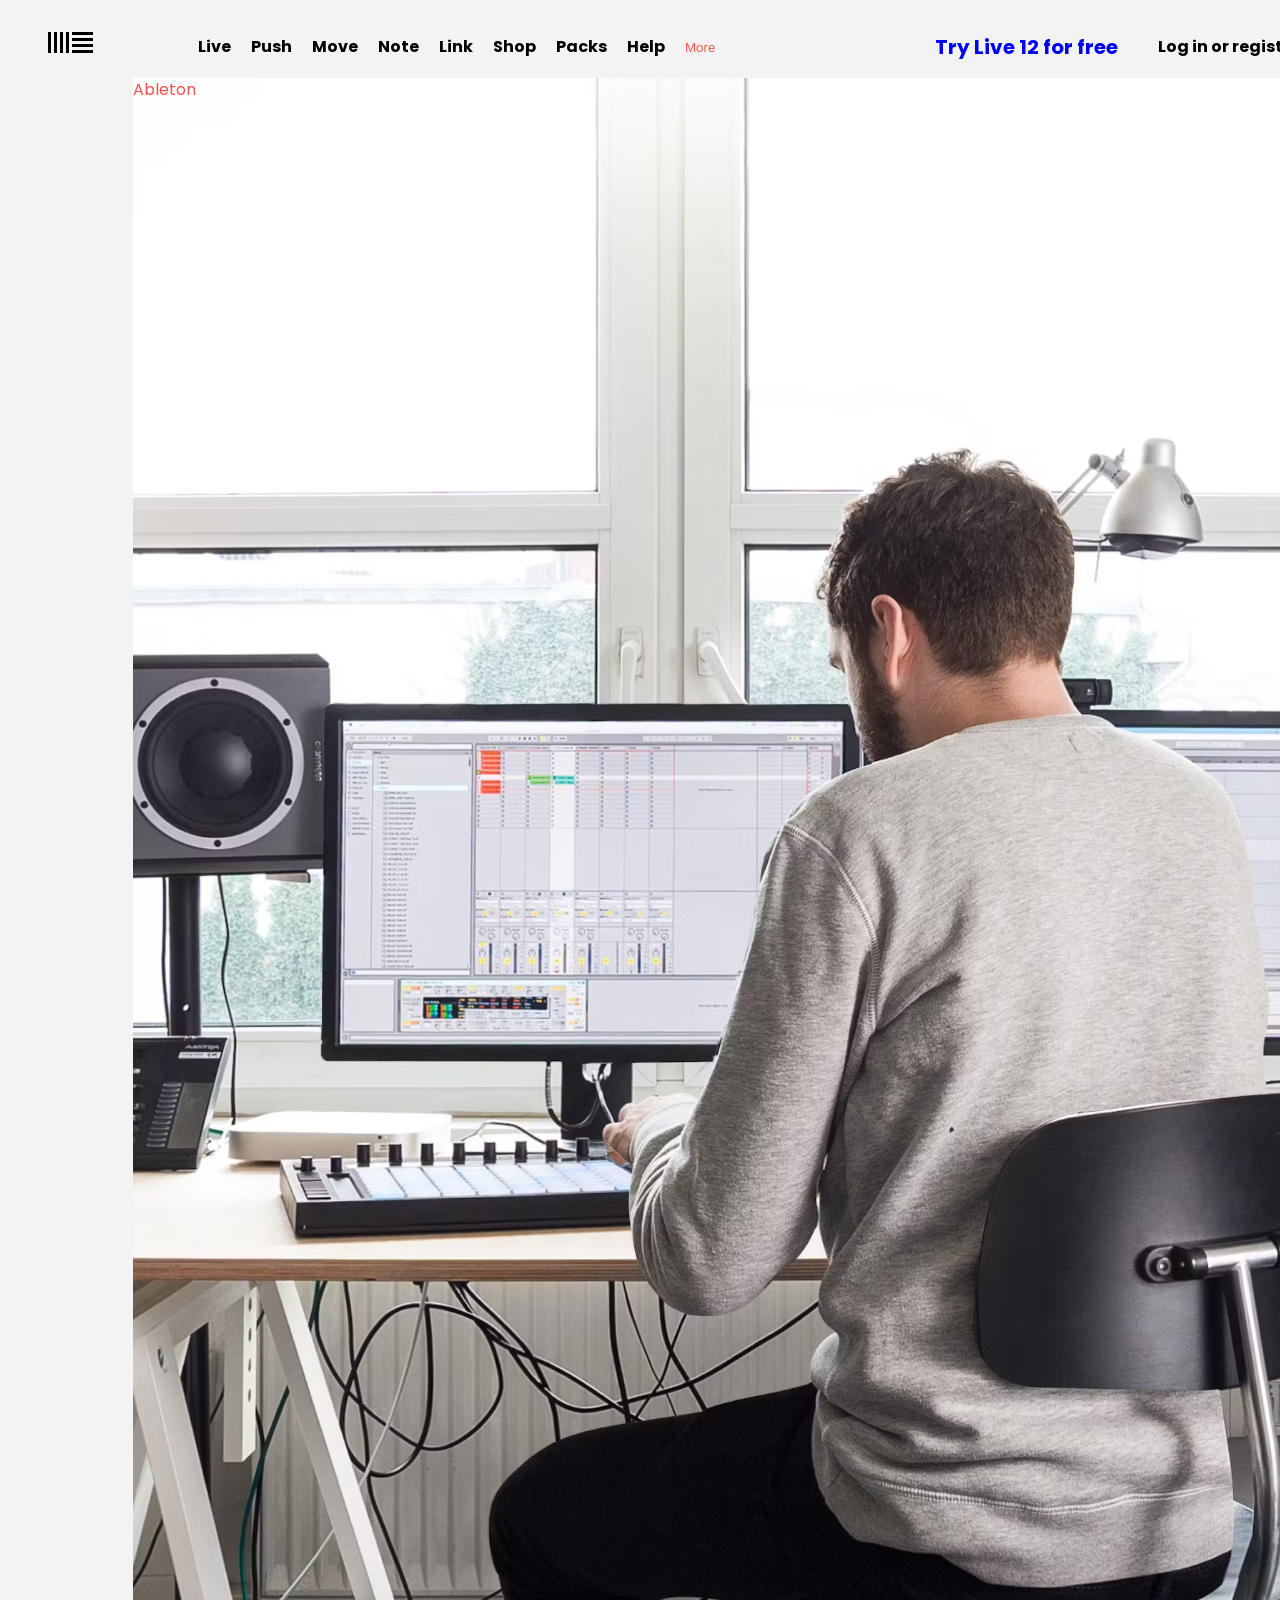
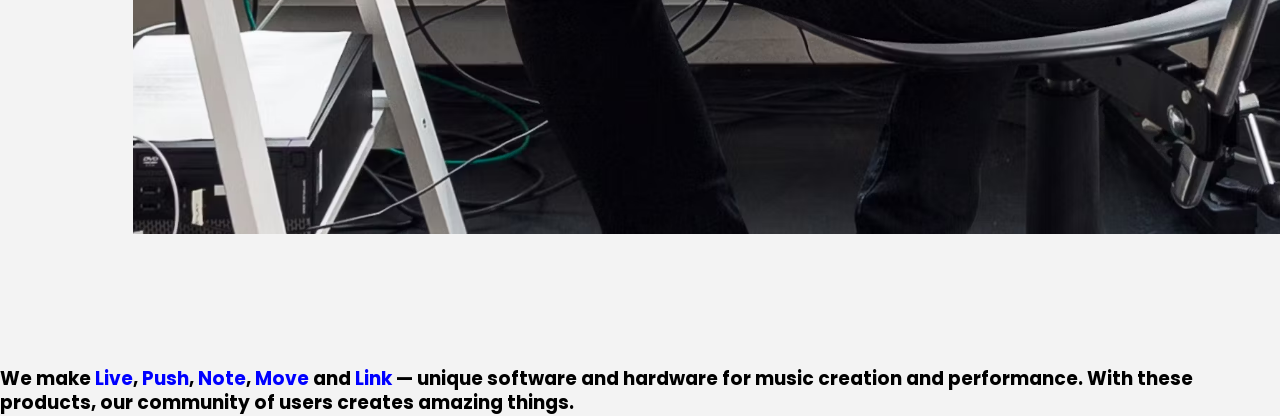
==== main.html @ 5f91bccc "The header needs some padding" ====
<!DOCTYPE html>
<html lang="en">
<head>
    <meta charset="UTF-8">
    <meta name="viewport" content="width=device-width, initial-scale=1.0">
    <title>Ableton - About</title>
    <link rel="stylesheet" href="styles.css">
</head>
<body>

    <!-- Header Section -->
    <header>
        <nav class="nav-top">
            <a>
                <svg role="img" aria-label="Logo Ableton" class="main-nav__logo__image" fill="currentColor" xmlns="http://www.w3.org/2000/svg" width="45" height="21" viewBox="0 0 45 21">
                    <path d="M0 0h3v21H0zM6 0h3v21H6zM12 0h3v21h-3zM18 0h3v21h-3zM24 18h21v3H24zM24 12h21v3H24zM24 6h21v3H24zM24 0h21v3H24z">
                    </path>
                </svg>
            </a>
            <!-- Menu button for responsiveness -->
            <button class="menu"><span>Menu</span></button>
            <div class="nav-list">
                <ul>
                    <li><a href="">Live</a></li>
                    <li><a href="">Push</a></li>
                    <li><a href="">Move</a></li>
                    <li><a href="">Note</a></li>
                    <li><a href="">Link</a></li>
                    <li><a href="">Shop</a></li>
                    <li><a href="">Packs</a></li>
                    <li><a href="">Help</a></li>
                    <li><button class="More"><span>More</span></button></li>
                    <li><a href="" class="royal-blue">Try Live 12 for free</a></li>
                    <li><a href="">Log in or register</a></li>
                </ul>
            </div>
        </nav>
    </header>
    <div class="page">
        <!-- Main Content -->
        <main>
            <div class="page-about">
                <section class="hero">
                    <div class="hero-title">
                        <h1>Ableton</h1>
                    </div>
                </section>
                <div class="content">
                    <h3>
                        We make <span class="royal-blue">Live</span>, <span class="royal-blue">Push</span>, <span class="royal-blue">Note</span>, <span class="royal-blue">Move</span> and <span class="royal-blue">Link</span> — unique software and hardware for music creation and performance. With these products, our community of users creates amazing things.
                    </h3>
                </div>
                
            </div>
        </main>

        <!-- Footer -->
        <footer>
        </footer>
    </div>
</body>
</html>
---- styles.css ----
@import url('https://fonts.googleapis.com/css2?family=Poppins:wght@400;700&display=swap');

:root {
    /* Color palette */
    --Orange: rgb(253, 89, 72);
    --royal-blue: #0000ff;
    --Yellow: #fbffa7;
    --light-blue: #b1c5ff;
    --Cyan: #b6ffc0;
    --light-purple: #d5b3ff;
}

* {
    box-sizing: border-box;
    padding: 0;
    margin: 0;
}

/* Global Styles */
body {
    font-family: 'Poppins', sans-serif;
    margin: 0;
    padding: 0;
    position: relative;
    /* width: 100vw; */
    font-size: 1rem;
    line-height: 24px;
    overflow-x: hidden;
    background-color: #f3f3f3;
}

::selection {
    background-color: var(--royal-blue);
    color: #fff;
    text-shadow: none;
}

/* Navigation Bar */
header {
    padding-top: 16px;
    position: relative;
    text-align: center;
}

.royal-blue {
  color: blue;
}

.nav-right a {
  padding-inline: 5px;
}

.nav-top {
    position: relative;
    /* width: 100vw; */
    text-align: center;
}

/* .nav-top .nav-list ul {
    list-style-type: none;
} */

.nav-top > a {
  /* color: black; */
  font-size: 16px;
  font-weight: 400;
  display: block;
  cursor: pointer;
  position: absolute;
  left: 0;
  z-index: 30;
  line-height: 24px;
  margin: 0 32px 20px 40px;
  overflow: hidden;
  width: 60px;
}

a, ul {
    text-decoration: none;
    color: black;
}

.nav-list {
    /* width: 100vw; */
    margin-left: 48px;
}

.nav-list ul {
    display: flex;
    align-items: center;
    align-content: center;
    overflow: hidden;
    width: 100%;
    margin-block: 16px;
    padding-inline: 140px 40px;
    list-style-type: none;
}

button.menu { display: none;}

.nav-list ul li > button {
    border: 0;
    background-color: transparent;
    color: var(--Orange);
}

.nav-list ul li {
    margin-inline: 10px;
    font-weight: 700;
    line-height: 24px;
}

.nav-list ul li:first-child {
    margin-right: 10px;
}

.nav-list ul li:nth-last-child(2){
    padding-inline: 10px;
    margin-left: 200px;
    font-size: 20px;
    text-align: left;
    line-height: 30px;
    white-space: nowrap;
}

.nav-list ul li:last-child {
    line-height: 24px;
    padding-left: 10px;
    margin-left: 10px;
    text-align: left;
    white-space: nowrap;
}

/* Sub-navigation */
.sub-nav {
    display: flex;
    align-items: center;
    background-color: transparent;
    width: inherit; 
    gap: 30px;
    padding-left: 20px;
}

.sub-nav a {
    text-decoration: none;
    font-size: .9rem;
    color: black;
}

.sub-nav .active {
    color: red;
}


/*   Main section    */
main * {
    padding: 0;
}

.page-about {
    font-size: 1rem;
    font-weight: 400;
    line-height: 1.5rem;
}

section.hero {
    background-image:url(/Images/header.avif);
    background-repeat: no-repeat;
    background-size: cover;
    background-position: 50% 50%;
    margin-left: 8.333rem;
    margin-right: 8.333rem;
    margin-bottom: 8.333rem;
    height: 109.75rem;
    min-height: 1756px;
    width: 83.334rem;
}



.hero-title h1 {
    /* position: absolute;
    top: 50%;
    left: 50%;
    transform: translate(-50%, -50%); */
    font-size: 1rem;
    color: #ff4c4c;
    line-height: 1.5rem;
    font-weight: 400;
}

.page {
    max-width: 1600px;
}
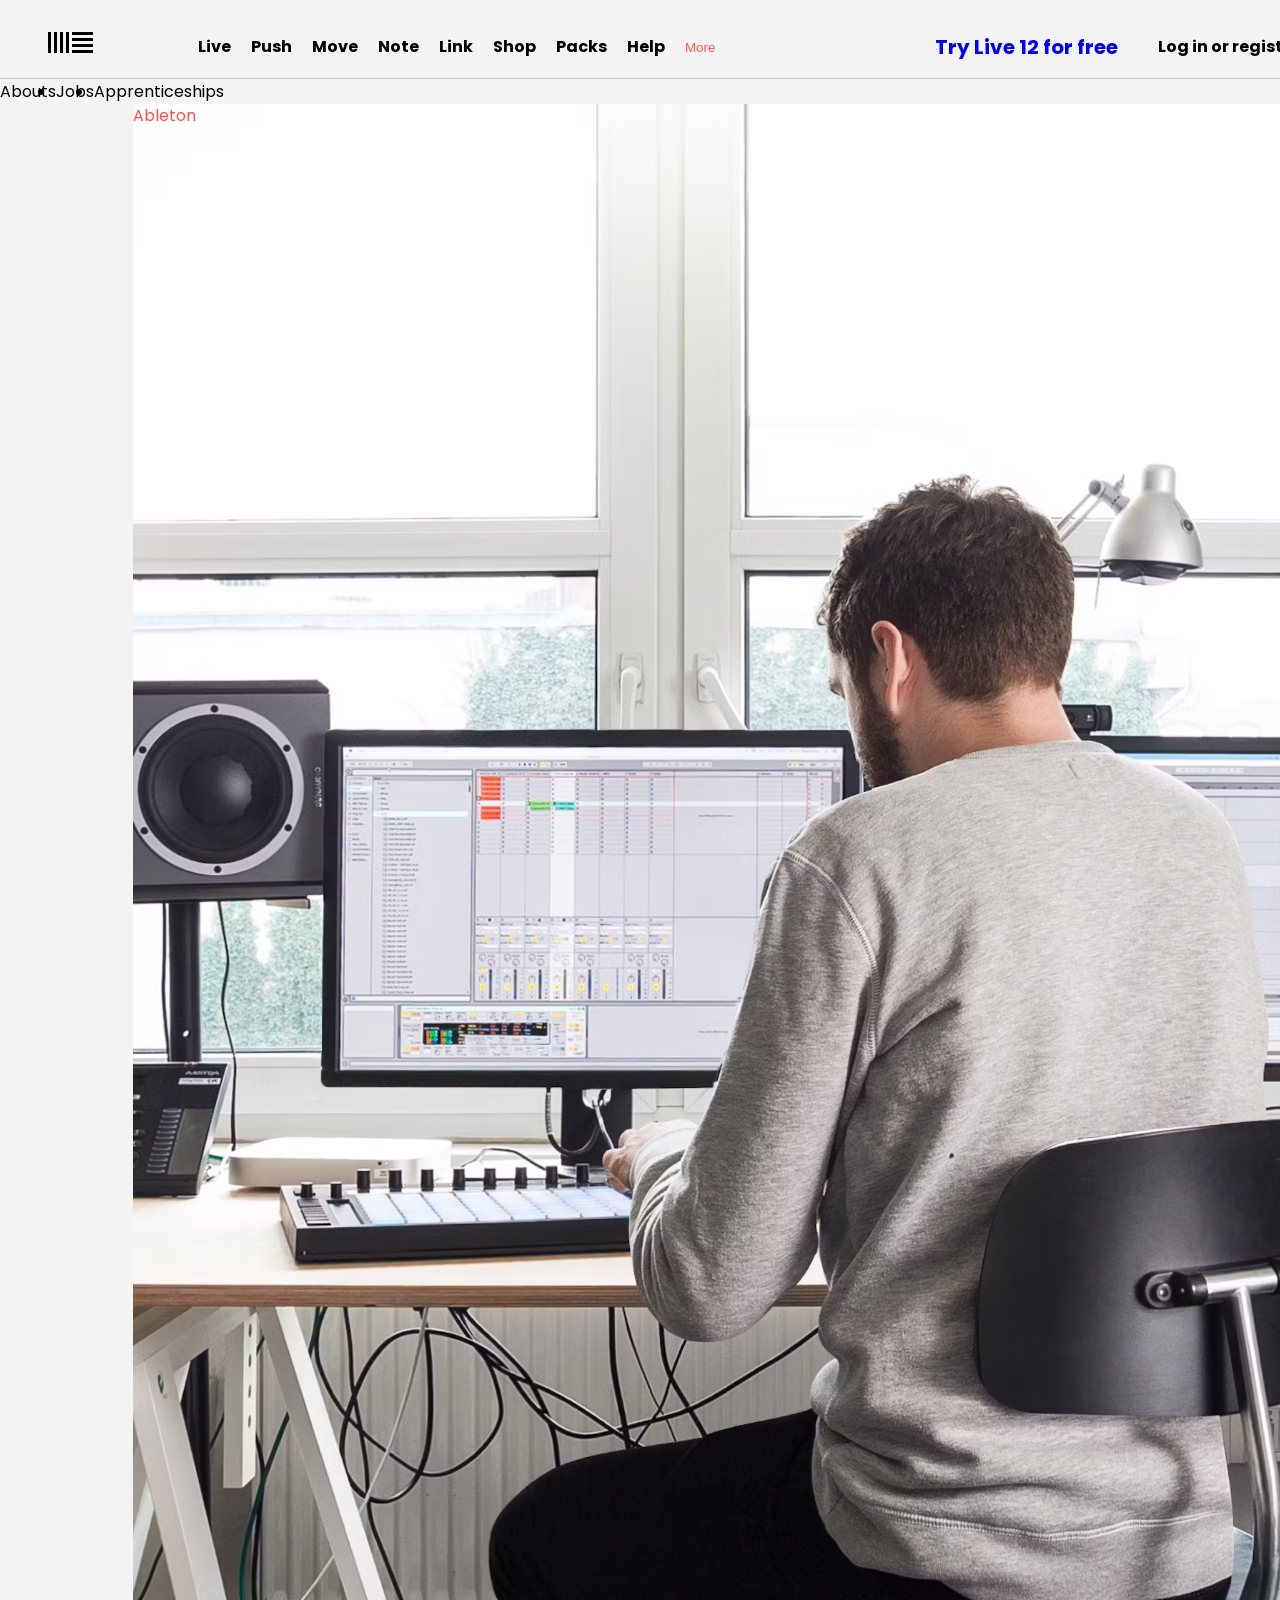
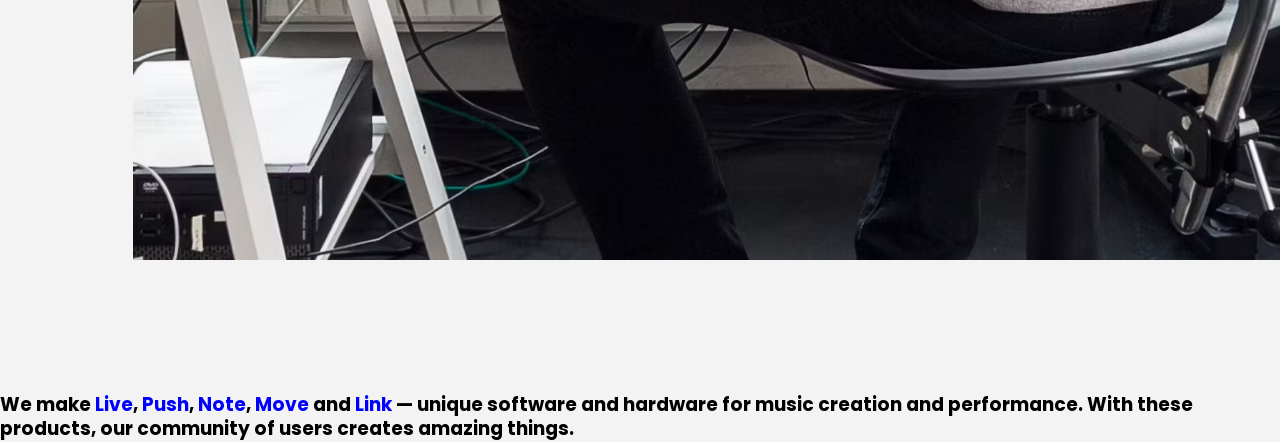
==== commit a51aeda6: "I added a separator between the top and bottom nav, but it isn't showing. I'll come for it later" ====
--- a/main.html
+++ b/main.html
@@ -12,7 +12,7 @@
     <header>
         <nav class="nav-top">
             <a>
-                <svg role="img" aria-label="Logo Ableton" class="main-nav__logo__image" fill="currentColor" xmlns="http://www.w3.org/2000/svg" width="45" height="21" viewBox="0 0 45 21">
+                <svg role="img" class="main-nav__logo__image" fill="currentColor" xmlns="http://www.w3.org/2000/svg" width="45" height="21" viewBox="0 0 45 21">
                     <path d="M0 0h3v21H0zM6 0h3v21H6zM12 0h3v21h-3zM18 0h3v21h-3zM24 18h21v3H24zM24 12h21v3H24zM24 6h21v3H24zM24 0h21v3H24z">
                     </path>
                 </svg>
@@ -34,7 +34,16 @@
                     <li><a href="">Log in or register</a></li>
                 </ul>
             </div>
+            
         </nav>
+        <div class="separator"></div>
+        <div class="nav-buttom">
+            <ul>
+                <li>Abouts</li>
+                <li>Jobs</li>
+                <li>Apprenticeships</li>
+            </ul>
+        </div>
     </header>
     <div class="page">
         <!-- Main Content -->
--- a/styles.css
+++ b/styles.css
@@ -131,31 +131,20 @@
     white-space: nowrap;
 }
 
-/* Sub-navigation */
-.sub-nav {
-    display: flex;
-    align-items: center;
-    background-color: transparent;
-    width: inherit; 
-    gap: 30px;
-    padding-left: 20px;
+header .separator {
+    height: 2px;
+    border-top: 1px solid rgb(202, 202, 202);
 }
 
-.sub-nav a {
-    text-decoration: none;
-    font-size: .9rem;
-    color: black;
-}
-
-.sub-nav .active {
-    color: red;
+/* Sub-navigation */
+header .nav-buttom ul {
+    display: flex;
+    justify-content: flex-start;
+    align-items: center;
 }
 
 
 /*   Main section    */
-main * {
-    padding: 0;
-}
 
 .page-about {
     font-size: 1rem;
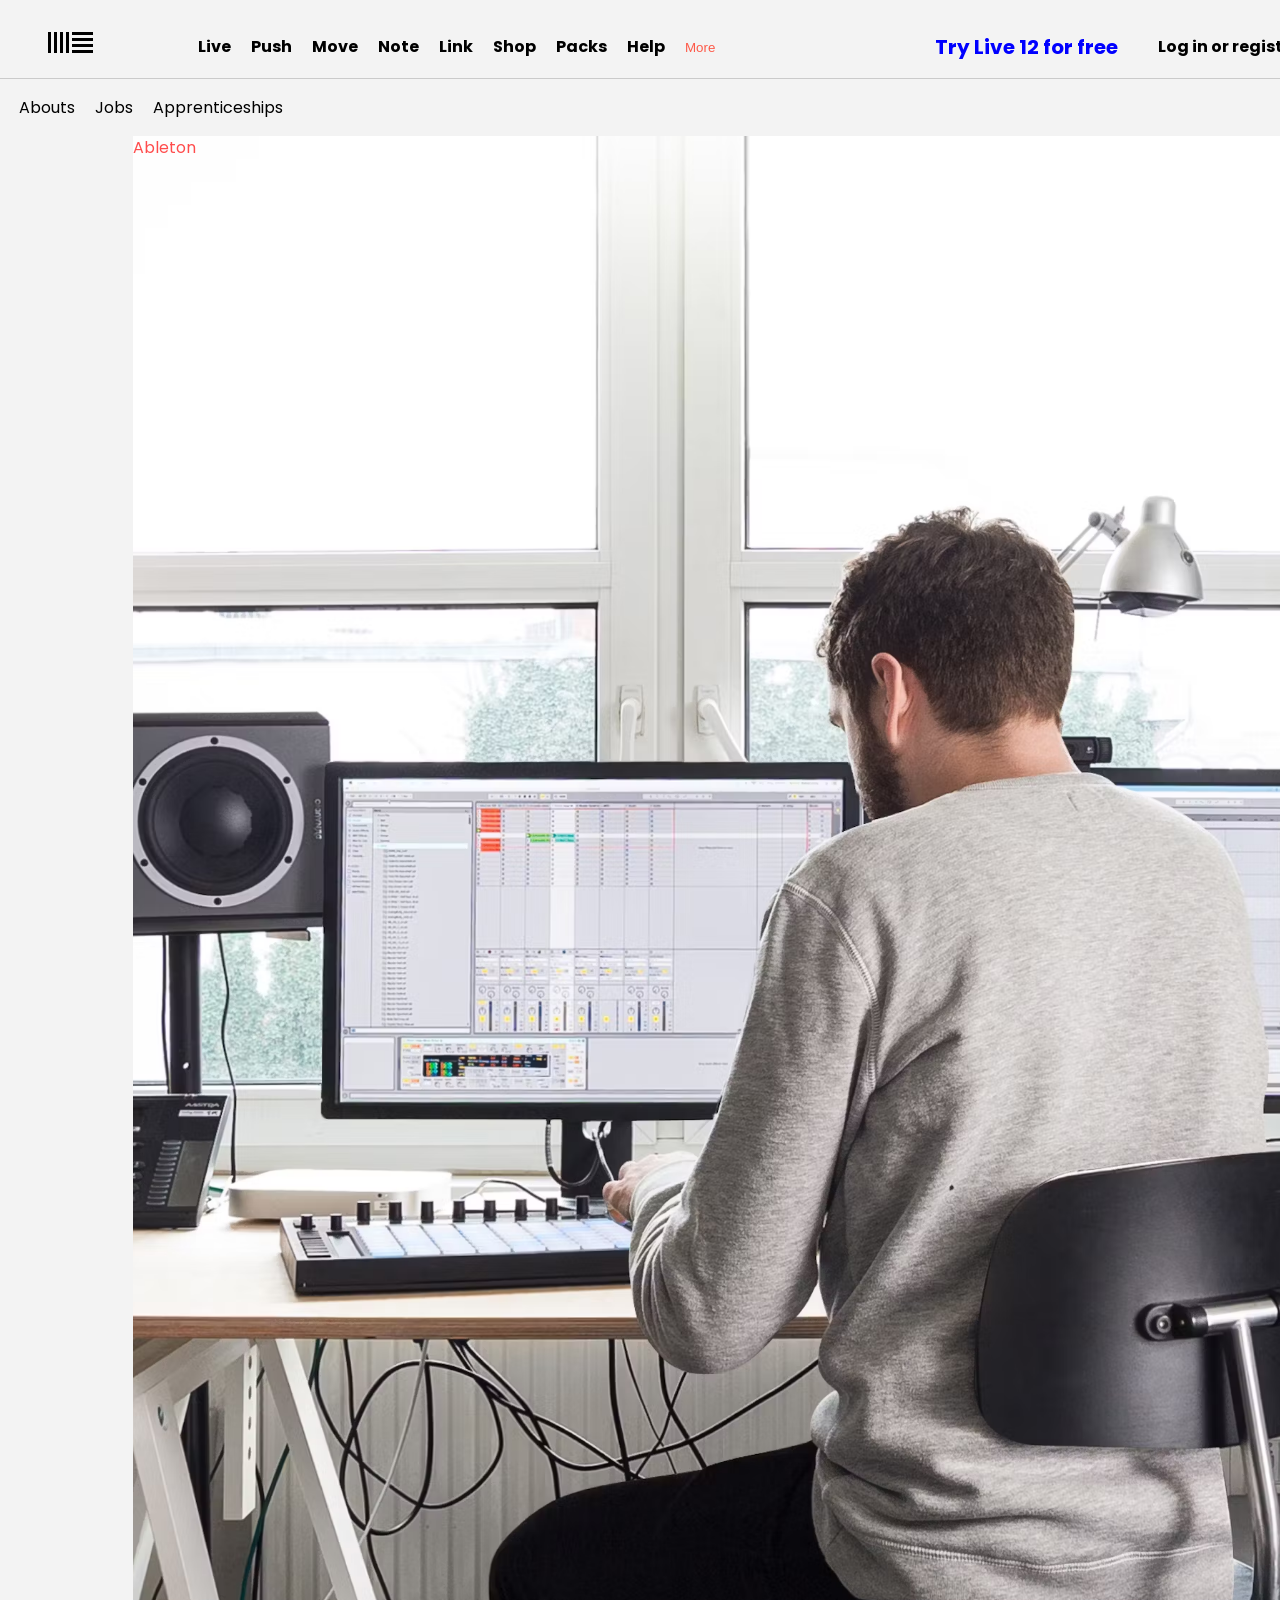
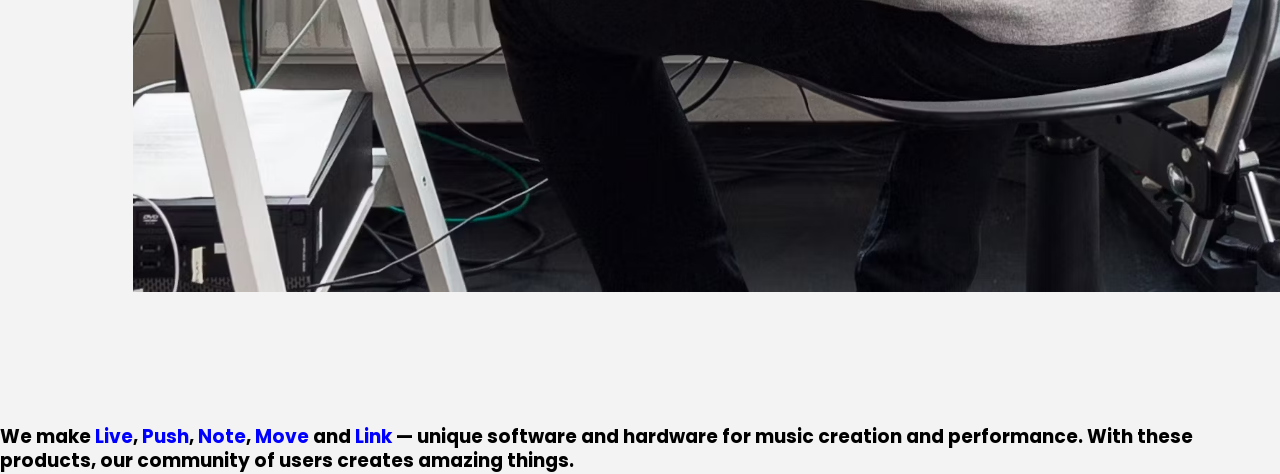
==== commit 8fb439b5: "Separator issue has been fixed, the header is finally done" ====
--- a/main.html
+++ b/main.html
@@ -39,9 +39,9 @@
         <div class="separator"></div>
         <div class="nav-buttom">
             <ul>
-                <li>Abouts</li>
-                <li>Jobs</li>
-                <li>Apprenticeships</li>
+                <li><a href="">Abouts</a></li>
+                <li><a href="">Jobs</a></li>
+                <li><a href="">Apprenticeships</a></li>
             </ul>
         </div>
     </header>
--- a/styles.css
+++ b/styles.css
@@ -78,6 +78,7 @@
 a, ul {
     text-decoration: none;
     color: black;
+    list-style-type: none;
 }
 
 .nav-list {
@@ -137,6 +138,18 @@
 }
 
 /* Sub-navigation */
+.nav-buttom {
+    padding: 1rem 1.2rem;
+}
+
+.nav-buttom ul li {
+    margin-inline: 10px;
+}
+
+.nav-buttom ul li:first-child {
+    margin-inline-start: 0;
+}
+
 header .nav-buttom ul {
     display: flex;
     justify-content: flex-start;
@@ -160,8 +173,8 @@
     margin-left: 8.333rem;
     margin-right: 8.333rem;
     margin-bottom: 8.333rem;
-    height: 109.75rem;
     min-height: 1756px;
+    height: 100vh;
     width: 83.334rem;
 }
 
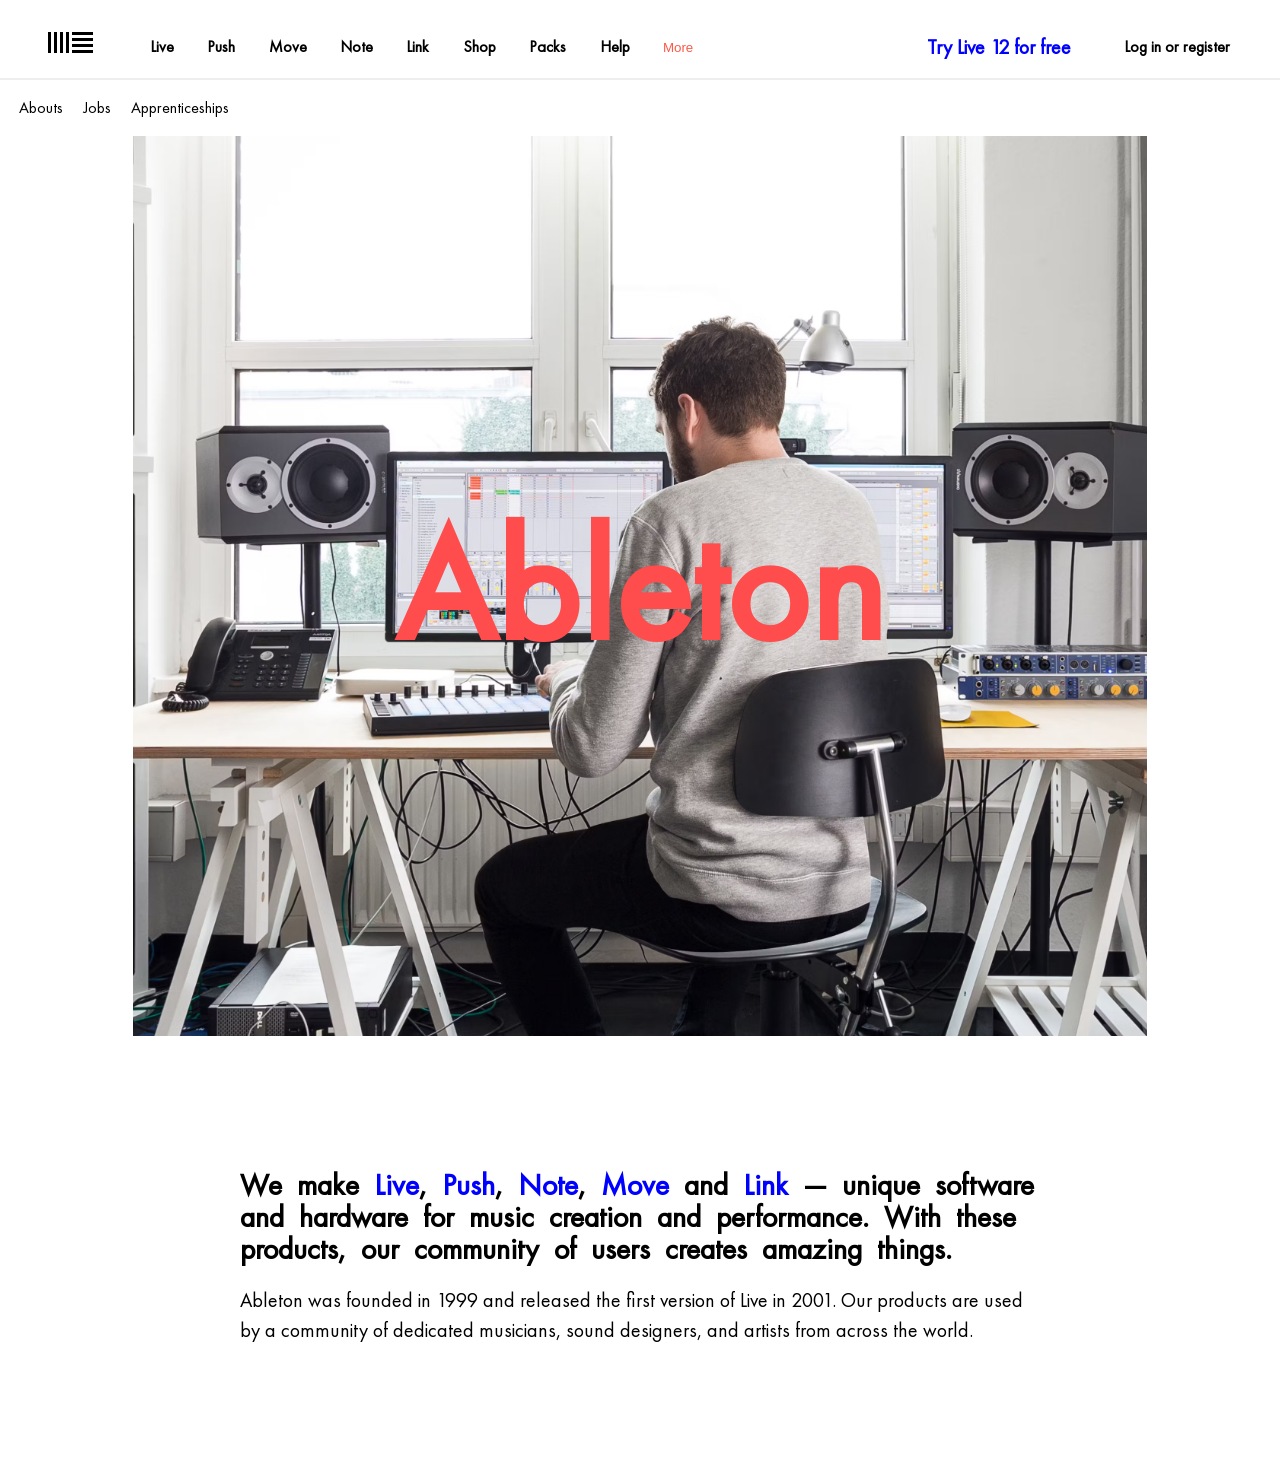
==== commit 5e6d8b06: "Realigned the hero section" ====
--- a/main.html
+++ b/main.html
@@ -55,9 +55,12 @@
                     </div>
                 </section>
                 <div class="content">
-                    <h3>
+                    <h1>
                         We make <span class="royal-blue">Live</span>, <span class="royal-blue">Push</span>, <span class="royal-blue">Note</span>, <span class="royal-blue">Move</span> and <span class="royal-blue">Link</span> — unique software and hardware for music creation and performance. With these products, our community of users creates amazing things.
-                    </h3>
+                    </h1>
+                    <p>
+                    Ableton was founded in 1999 and released the first version of Live in 2001. Our products are used by a community of dedicated musicians, sound designers, and artists from across the world.
+                    </p>
                 </div>
                 
             </div>
--- a/styles.css
+++ b/styles.css
@@ -1,4 +1,11 @@
 @import url('https://fonts.googleapis.com/css2?family=Poppins:wght@400;700&display=swap');
+
+@font-face {
+    font-family: 'futura pt';
+    src: url('/Futura-Pt_Fonts/FuturaCyrillicBook.ttf') format("truetype");
+    font-weight: 400;
+    font-style: bolder;
+}
 
 :root {
     /* Color palette */
@@ -8,6 +15,7 @@
     --light-blue: #b1c5ff;
     --Cyan: #b6ffc0;
     --light-purple: #d5b3ff;
+    --bg-color: white;
 }
 
 * {
@@ -18,7 +26,7 @@
 
 /* Global Styles */
 body {
-    font-family: 'Poppins', sans-serif;
+    font-family: 'futura pt', 'Poppins', sans-serif;
     margin: 0;
     padding: 0;
     position: relative;
@@ -26,7 +34,8 @@
     font-size: 1rem;
     line-height: 24px;
     overflow-x: hidden;
-    background-color: #f3f3f3;
+    background-color: var(--bg-color);
+    min-height: 100vh;
 }
 
 ::selection {
@@ -83,13 +92,14 @@
 
 .nav-list {
     /* width: 100vw; */
-    margin-left: 48px;
+    /* margin-left: 32px; */
 }
 
 .nav-list ul {
     display: flex;
     align-items: center;
-    align-content: center;
+    justify-content: space-between;
+    /* align-content: center; */
     overflow: hidden;
     width: 100%;
     margin-block: 16px;
@@ -134,12 +144,17 @@
 
 header .separator {
     height: 2px;
-    border-top: 1px solid rgb(202, 202, 202);
+    border-top: 2px solid rgb(238, 238, 238);
 }
 
 /* Sub-navigation */
 .nav-buttom {
     padding: 1rem 1.2rem;
+    background-color: rgba(255, 255, 255, 0.8);
+    position: sticky;
+    top: 0;
+    right: 0;
+    z-index: 1000;
 }
 
 .nav-buttom ul li {
@@ -170,27 +185,49 @@
     background-repeat: no-repeat;
     background-size: cover;
     background-position: 50% 50%;
-    margin-left: 8.333rem;
-    margin-right: 8.333rem;
-    margin-bottom: 8.333rem;
-    min-height: 1756px;
+    margin: 0 8.33rem 8.33rem 8.33rem;
     height: 100vh;
-    width: 83.334rem;
-}
-
-
-
-.hero-title h1 {
+}
+
+.hero-title {
     /* position: absolute;
     top: 50%;
     left: 50%;
-    transform: translate(-50%, -50%); */
-    font-size: 1rem;
+    transform: translate(-50%, -25%);
+    font-size: 10rem;
     color: #ff4c4c;
-    line-height: 1.5rem;
-    font-weight: 400;
-}
-
-.page {
+    font-weight: 700; */
+    display: flex;
+    width: 100%;
+    height: 100%;
+    align-items: center;
+    justify-content: center;
+    /* text-align: center; */
+}
+.hero-title > h1 {
+    font-size: 10rem;
+    color: #ff4c4c;
+    font-weight: 700;
+}
+
+/* .page {
     max-width: 1600px;
+} */
+
+.content {
+    width: 800px;
+    margin-inline: auto;
+    margin-bottom: 133.33px;
+}
+
+.content > h1 {
+    margin-bottom: 20px;
+    line-height: 2rem;
+    font-size: 30px;
+    word-spacing: .5rem;
+}
+
+.content > p {
+    line-height: 30px;
+    font-size: 20px;
 }
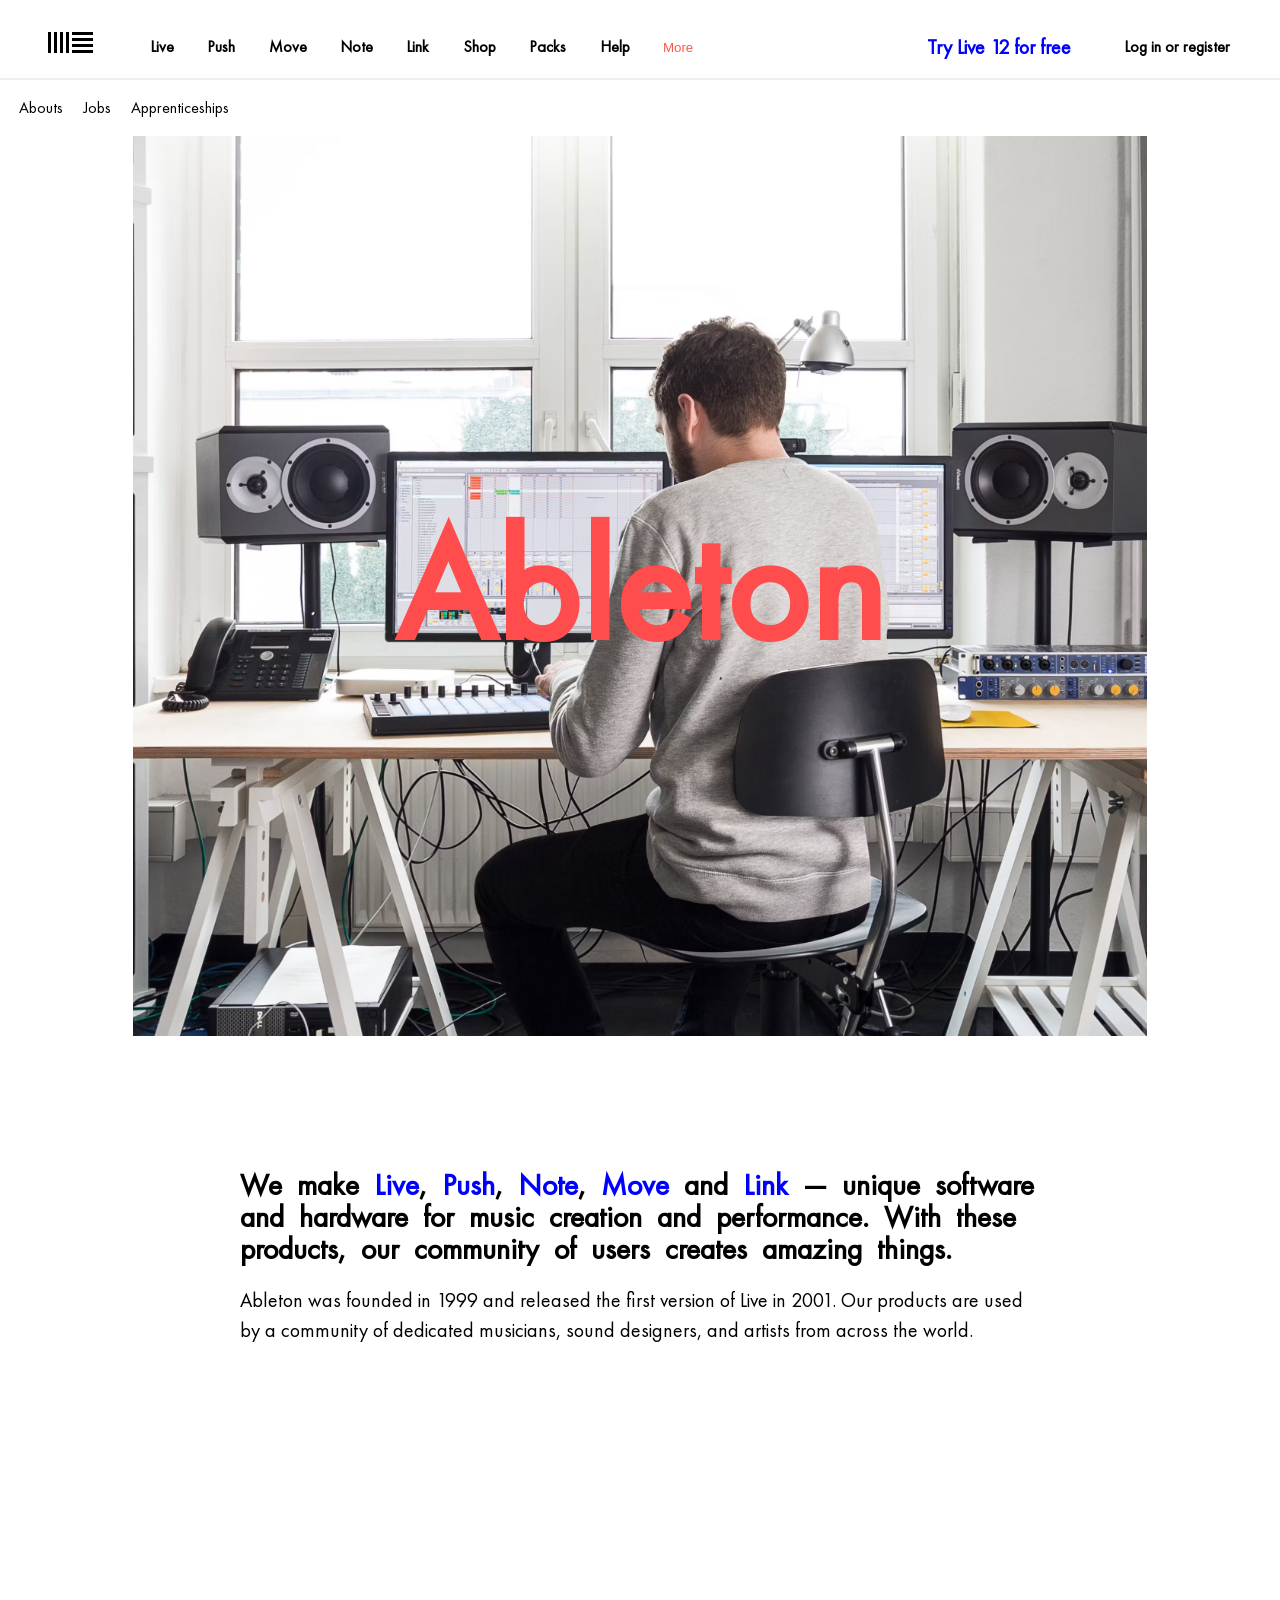
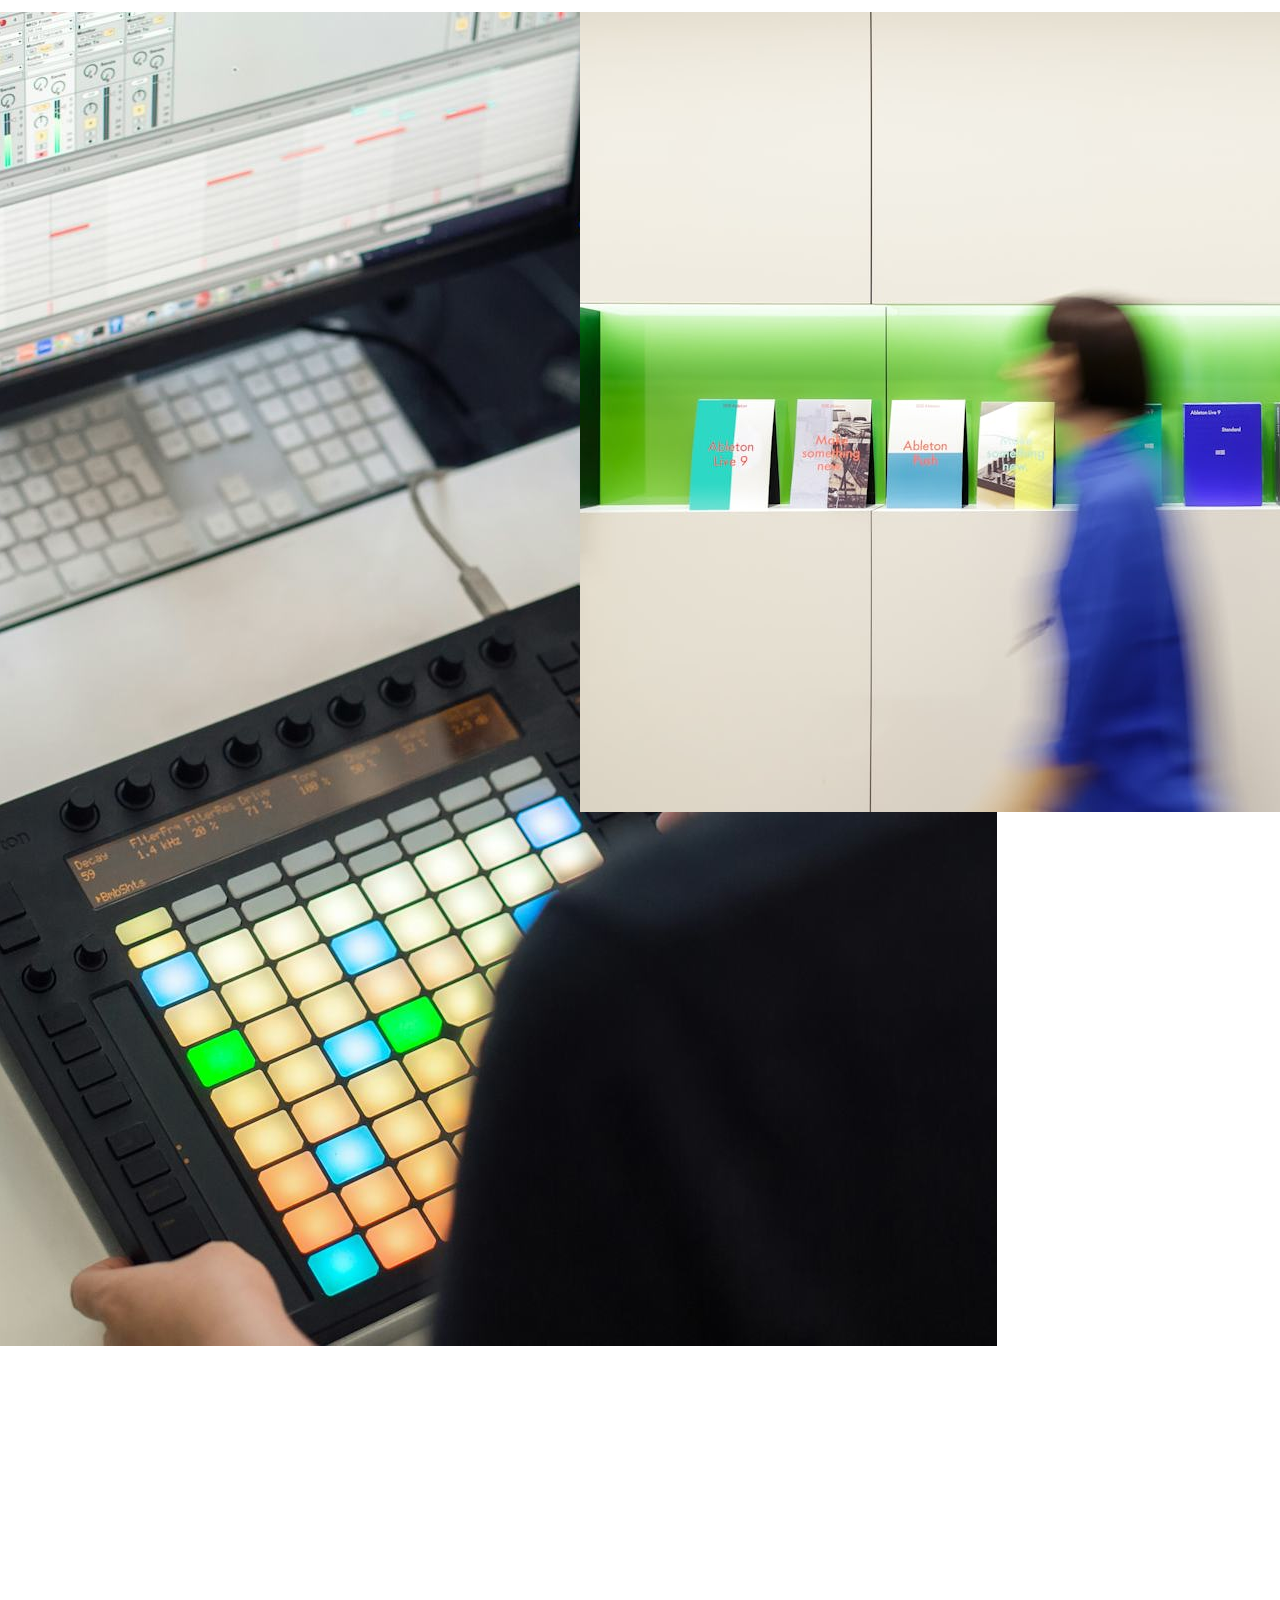
==== commit f6c2c19a: "Added pics to the html file and set first grid settings" ====
--- a/main.html
+++ b/main.html
@@ -55,14 +55,23 @@
                     </div>
                 </section>
                 <div class="content">
-                    <h1>
-                        We make <span class="royal-blue">Live</span>, <span class="royal-blue">Push</span>, <span class="royal-blue">Note</span>, <span class="royal-blue">Move</span> and <span class="royal-blue">Link</span> — unique software and hardware for music creation and performance. With these products, our community of users creates amazing things.
-                    </h1>
-                    <p>
-                    Ableton was founded in 1999 and released the first version of Live in 2001. Our products are used by a community of dedicated musicians, sound designers, and artists from across the world.
-                    </p>
+                    <div class="content-wrapper">
+                        <h1>
+                            We make <span class="royal-blue">Live</span>, <span class="royal-blue">Push</span>, <span class="royal-blue">Note</span>, <span class="royal-blue">Move</span> and <span class="royal-blue">Link</span> — unique software and hardware for music creation and performance. With these products, our community of users creates amazing things.
+                        </h1>
+                        <p>
+                        Ableton was founded in 1999 and released the first version of Live in 2001. Our products are used by a community of dedicated musicians, sound designers, and artists from across the world.
+                        </p>
+                    </div>
                 </div>
-                
+                <div class="pic-grid-container">
+                    <div class="grid1">
+                        <img src="Images/photo-1.jpg" alt=""/>
+                    </div>
+                    <div class="grid2">
+                        <img src="Images/photo-2.jpg" alt=""/>
+                    </div>
+                </div>
             </div>
         </main>
 
--- a/styles.css
+++ b/styles.css
@@ -217,17 +217,43 @@
 .content {
     width: 800px;
     margin-inline: auto;
+    /* margin-inline: auto; */
     margin-bottom: 133.33px;
 }
 
-.content > h1 {
+.content-wrapper > h1 {
     margin-bottom: 20px;
     line-height: 2rem;
     font-size: 30px;
     word-spacing: .5rem;
 }
 
-.content > p {
+.content-wrapper > p {
     line-height: 30px;
     font-size: 20px;
-}+}
+
+.pic-grid-container {
+    display: grid;
+    grid-template-columns: 500px 700px;
+    grid-template-rows: 1fr;
+    justify-content: end;
+    /* width: 1600px;
+    height: 800px; */
+    margin-bottom: 133.333px;
+    padding-bottom: 133.333px;
+    padding-top: 133.333px;
+}
+
+.grid1 {
+    background-color: var(--Yellow);
+    display: flex;
+    justify-content: center;
+    align-items: center;
+}
+
+.grid1 img,
+.grid2 img {
+    background-size: cover;
+}
+
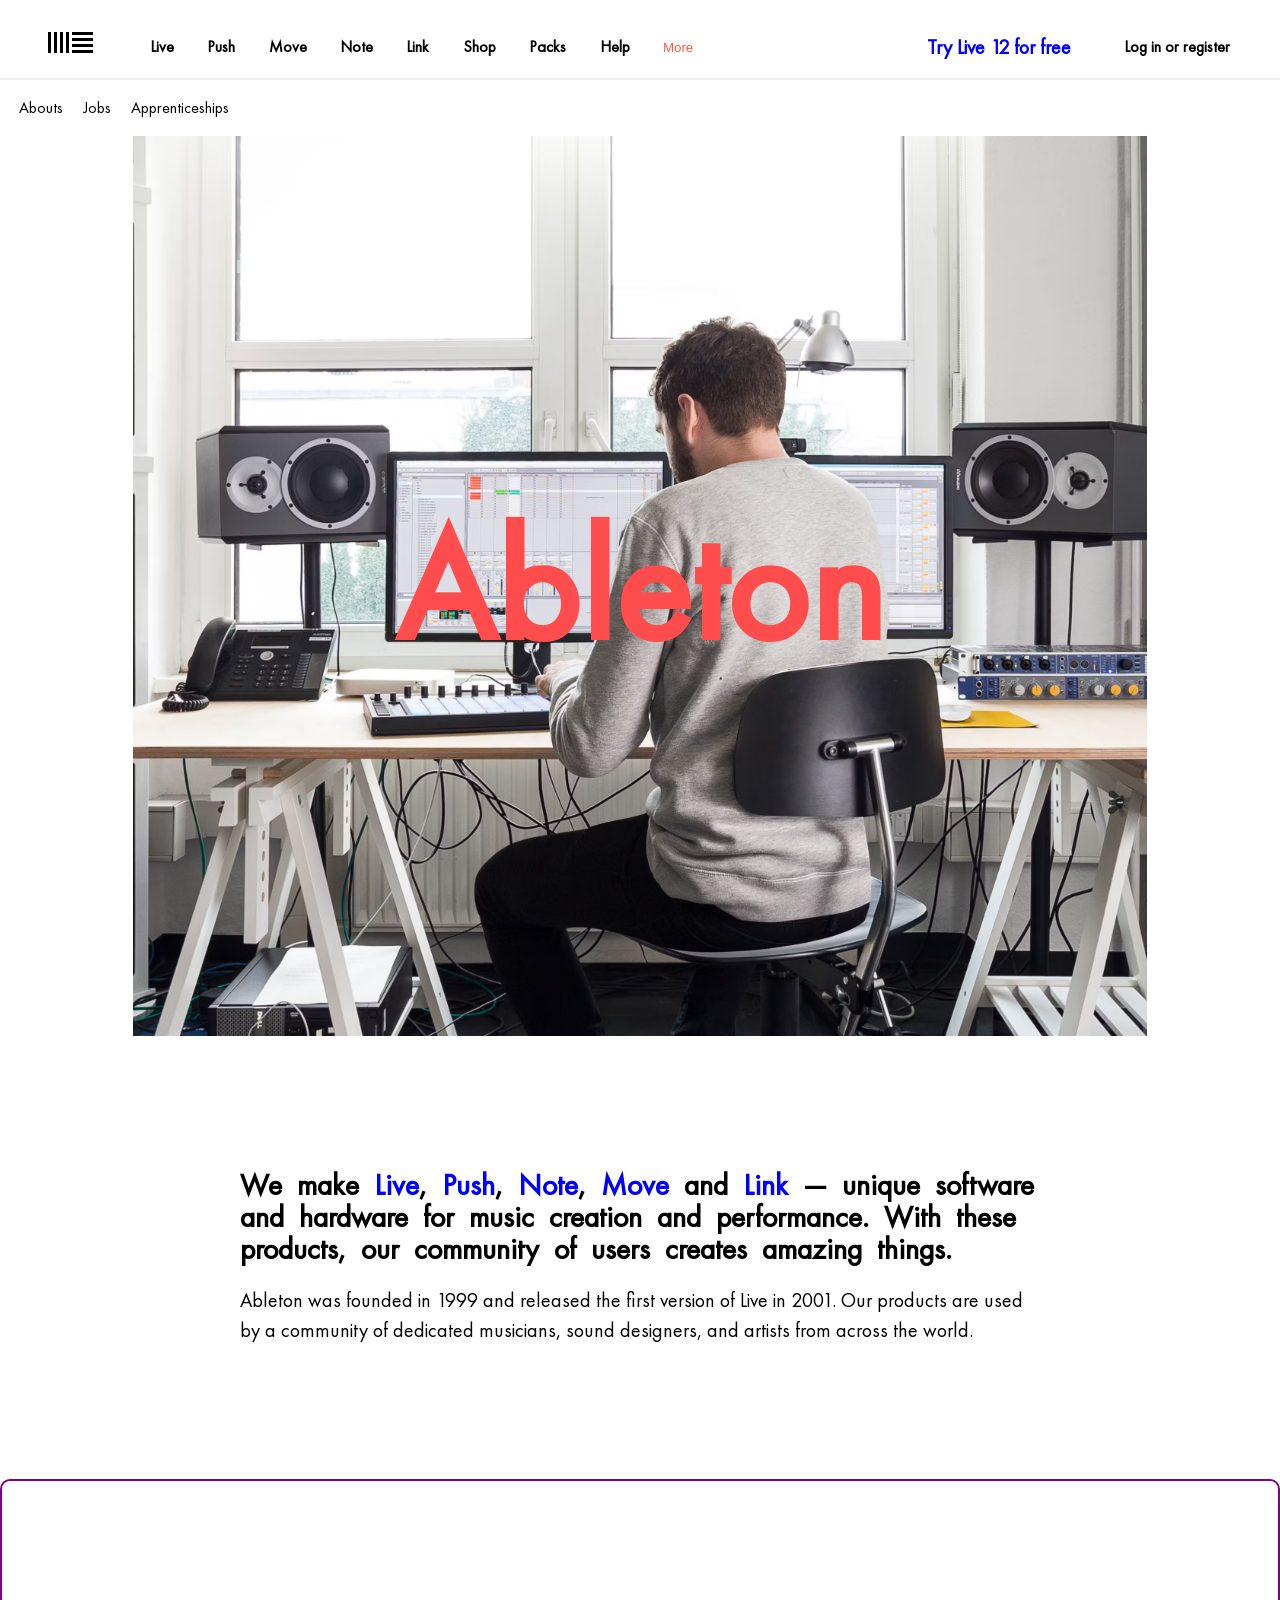
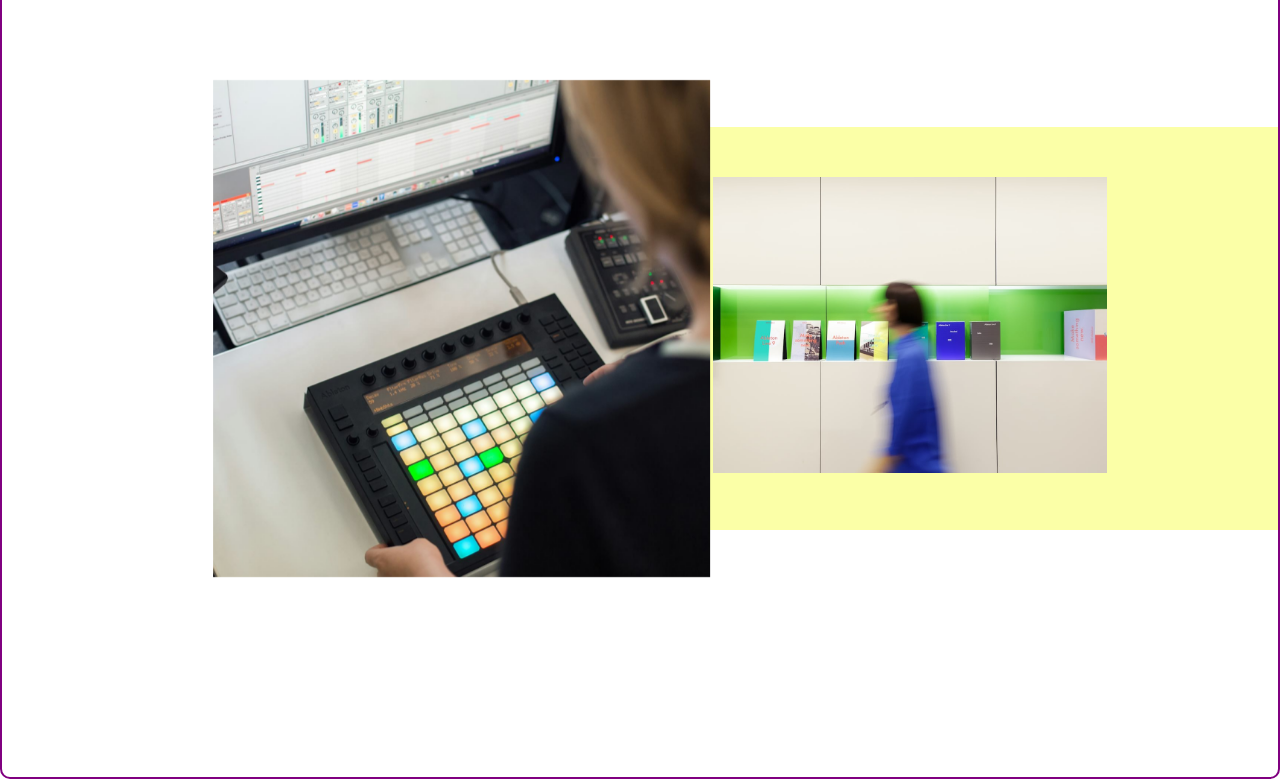
==== commit ab9f50f4: "Reset the grid, but haven't align them property, this is second trial" ====
--- a/main.html
+++ b/main.html
@@ -7,7 +7,6 @@
     <link rel="stylesheet" href="styles.css">
 </head>
 <body>
-
     <!-- Header Section -->
     <header>
         <nav class="nav-top">
@@ -64,12 +63,17 @@
                         </p>
                     </div>
                 </div>
-                <div class="pic-grid-container">
-                    <div class="grid1">
-                        <img src="Images/photo-1.jpg" alt=""/>
+                <div class="grid-container-1">
+                    <div class="item item-1"> 
+                        <div class="item-1-pic">
+                            <img src="Images/photo-1.jpg" alt="">
+                        </div>    
                     </div>
-                    <div class="grid2">
-                        <img src="Images/photo-2.jpg" alt=""/>
+                    <!-- <div class="item item-2"> 2 </div> -->
+                    <div class="item item-3">
+                        <div class="item-3-pic">
+                            <img src="Images/photo-2.jpg" alt="">
+                        </div>
                     </div>
                 </div>
             </div>
--- a/styles.css
+++ b/styles.css
@@ -90,11 +90,6 @@
     list-style-type: none;
 }
 
-.nav-list {
-    /* width: 100vw; */
-    /* margin-left: 32px; */
-}
-
 .nav-list ul {
     display: flex;
     align-items: center;
@@ -233,27 +228,53 @@
     font-size: 20px;
 }
 
-.pic-grid-container {
+.grid-container-1 {
     display: grid;
-    grid-template-columns: 500px 700px;
+    grid-template-columns: repeat(5, 20%);
     grid-template-rows: 1fr;
-    justify-content: end;
-    /* width: 1600px;
-    height: 800px; */
-    margin-bottom: 133.333px;
-    padding-bottom: 133.333px;
-    padding-top: 133.333px;
-}
-
-.grid1 {
+    align-items: center;
+    border: 2px solid purple;
+    border-radius: 10px;
+    padding-block: 20px;
+    width: 100vw;
+    height: 100vh;
+    overflow: hidden;
+}
+/* .item {
+    font-size: 2.5em;
+} */
+.item-1 { 
+    /* background-color: red; */
+    z-index: 10000;
+    grid-column: 1/4;
+    grid-row: 1/2;
+}
+ 
+.item-3 { 
     background-color: var(--Yellow);
     display: flex;
     justify-content: center;
     align-items: center;
-}
-
-.grid1 img,
-.grid2 img {
+    grid-column: 3/6;
+    grid-row: 1/2;
+    /* padding-inline: 50px; */
+    padding: 50px 80px;
+    /* height: 100%; */
+}
+
+.item img {
+    background-position: center;
     background-size: cover;
-}
-
+    height: 65%;
+    width: 65%;
+    margin-left: 20%;
+}
+
+.item-1 .item-1-pic {
+    display: flex;
+    justify-content: center;
+    align-items: center;
+    object-fit: contain;
+    height: auto;
+    width: auto;
+}
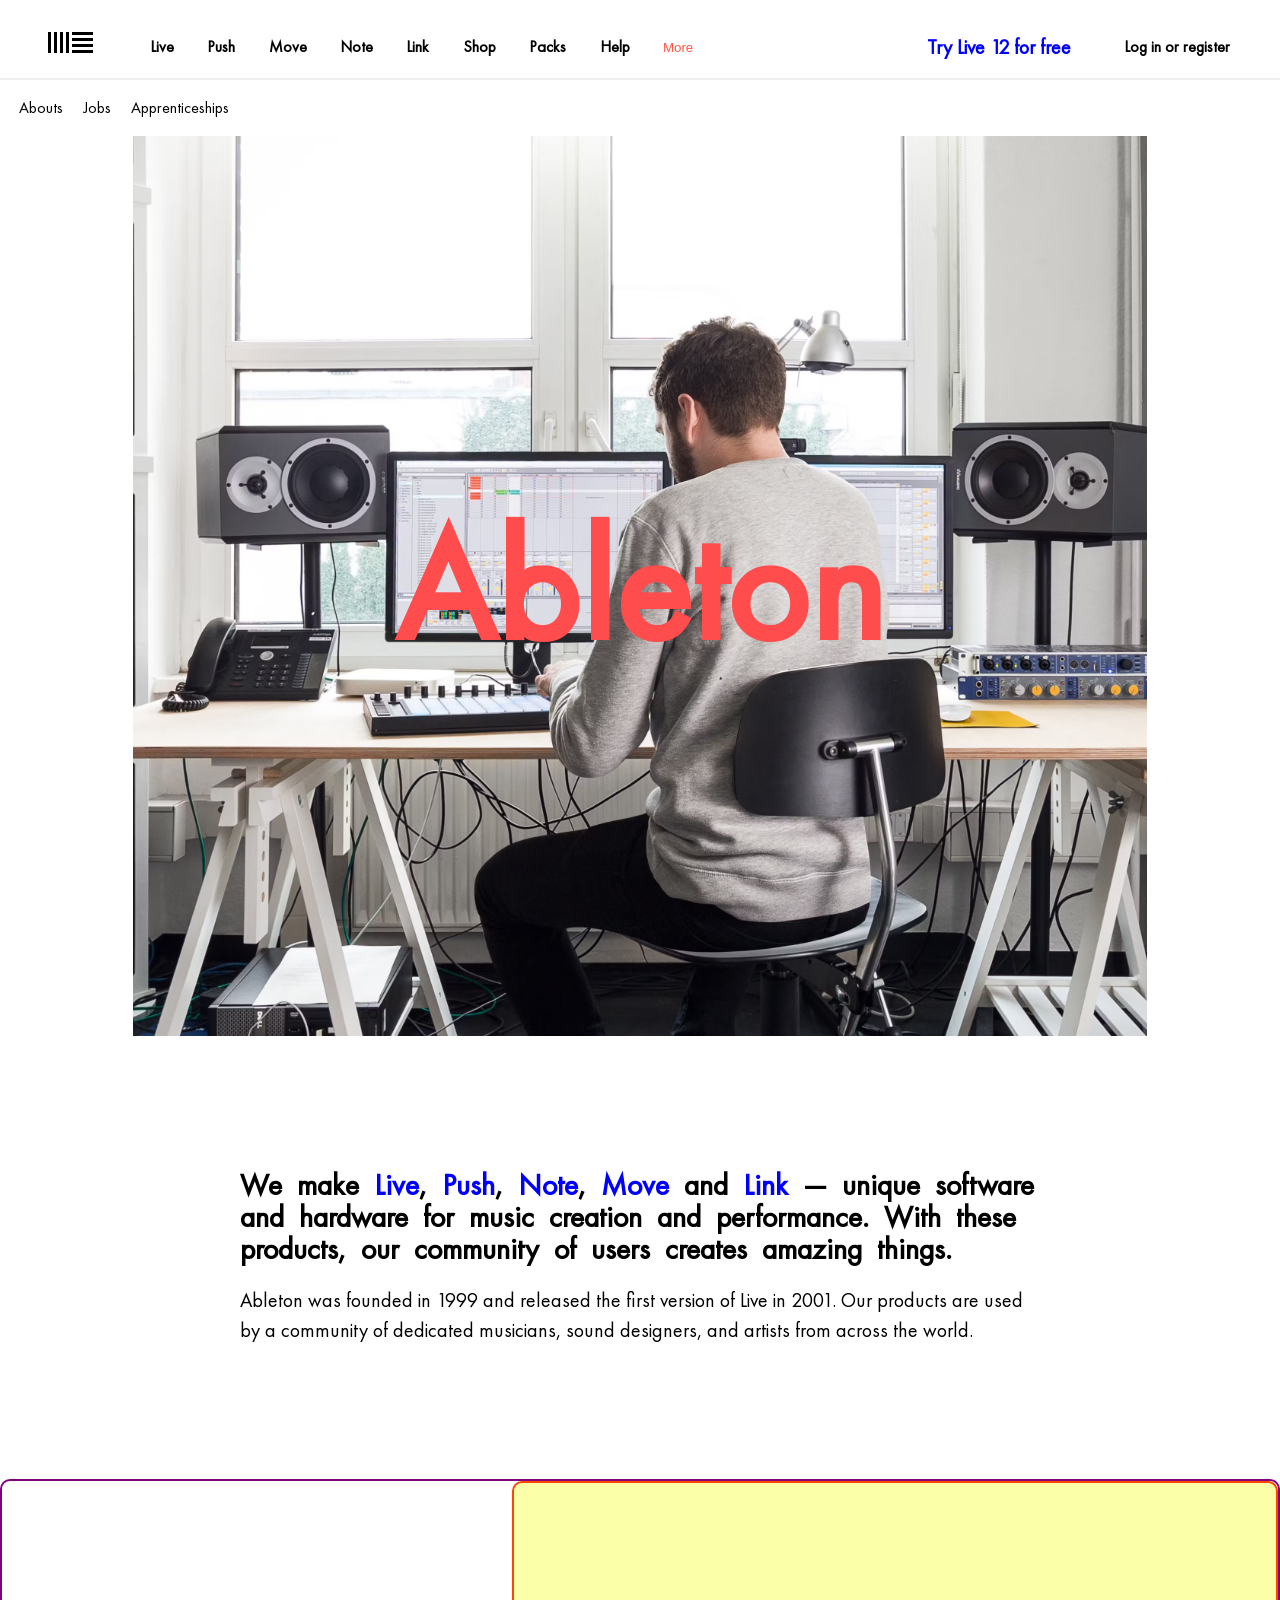
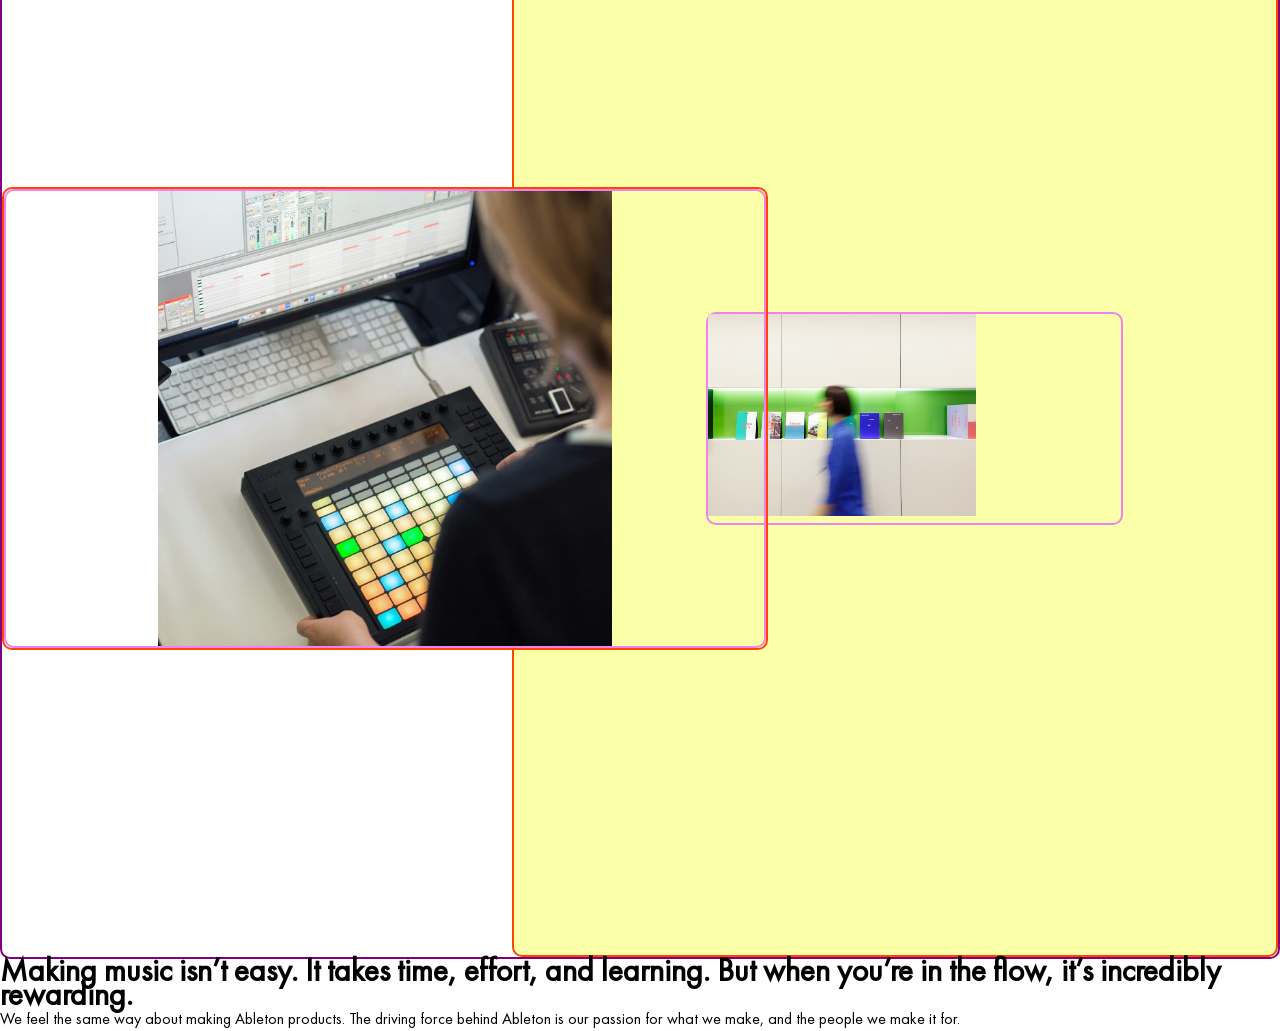
==== commit 195e3c32: "My first grid method" ====
--- a/main.html
+++ b/main.html
@@ -70,10 +70,17 @@
                         </div>    
                     </div>
                     <!-- <div class="item item-2"> 2 </div> -->
+                     <!-- It has yellow background -->
                     <div class="item item-3">
                         <div class="item-3-pic">
                             <img src="Images/photo-2.jpg" alt="">
                         </div>
+                    </div>
+                </div>
+                <div class="content-2">
+                    <div class="content-wrap-2">
+                        <h1>Making music isn’t easy. It takes time, effort, and learning. But when you’re in the flow, it’s incredibly rewarding.</h1>
+                        <p>We feel the same way about making Ableton products. The driving force behind Ableton is our passion for what we make, and the people we make it for.</p>
                     </div>
                 </div>
             </div>
--- a/styles.css
+++ b/styles.css
@@ -235,9 +235,9 @@
     align-items: center;
     border: 2px solid purple;
     border-radius: 10px;
-    padding-block: 20px;
+    /* padding: 20px; */
     width: 100vw;
-    height: 100vh;
+    height: 120vh;
     overflow: hidden;
 }
 /* .item {
@@ -249,25 +249,43 @@
     grid-column: 1/4;
     grid-row: 1/2;
 }
- 
-.item-3 { 
-    background-color: var(--Yellow);
-    display: flex;
-    justify-content: center;
-    align-items: center;
-    grid-column: 3/6;
-    grid-row: 1/2;
-    /* padding-inline: 50px; */
-    padding: 50px 80px;
-    /* height: 100%; */
-}
 
 .item img {
     background-position: center;
     background-size: cover;
     height: 65%;
     width: 65%;
-    margin-left: 20%;
+    /* margin-left: 20%; */
+}
+
+.item { 
+    border: 2px solid orangered;
+    border-radius: 10px;
+}
+
+.item > * {
+    border: 2px solid violet;
+    border-radius: 10px;
+}
+
+.item-3 { 
+    background-color: var(--Yellow);
+    display: flex;
+    justify-content: center;
+    align-items: center;
+    grid-column: 3/6;
+    grid-row: 1/2;
+    /* padding-inline: 50px; */
+    padding: 20%;
+    padding-left: 25%;
+    margin: auto;
+    height: 100%;
+    width: 100%;
+}
+
+.item-1-pic img {
+    height: 60%;
+    width: 60%;
 }
 
 .item-1 .item-1-pic {
@@ -278,3 +296,7 @@
     height: auto;
     width: auto;
 }
+
+.item-3-pic {
+    padding-inline: auto;
+}
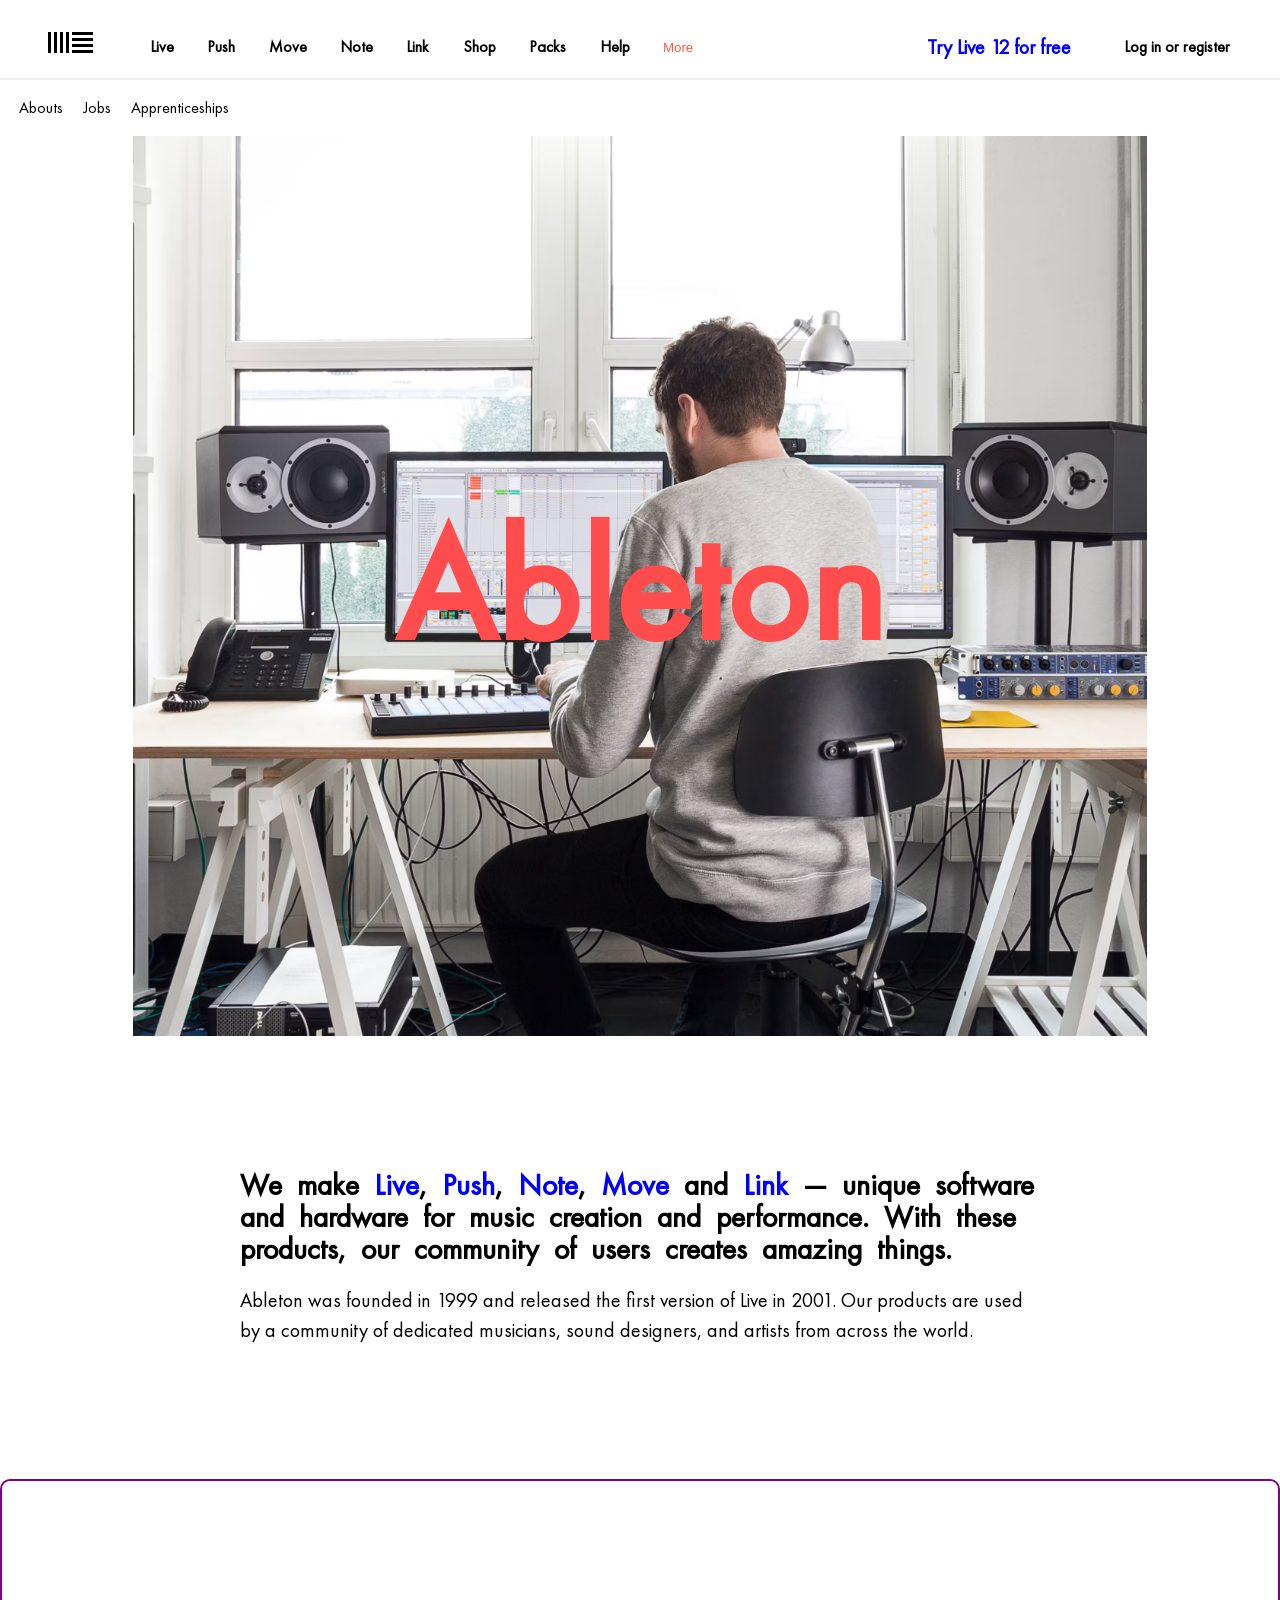
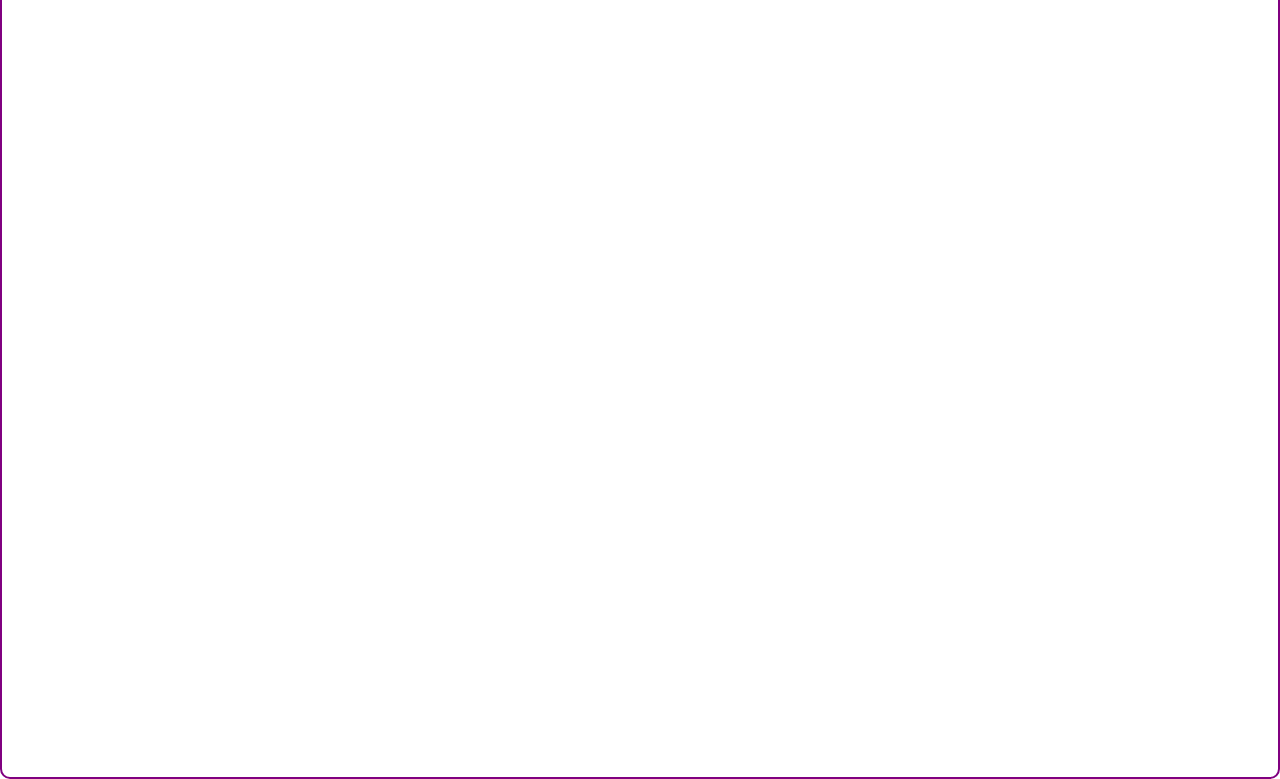
==== commit 4f351f1c: "Started grid and some setting" ====
--- a/main.html
+++ b/main.html
@@ -65,23 +65,19 @@
                 </div>
                 <div class="grid-container-1">
                     <div class="item item-1"> 
-                        <div class="item-1-pic">
-                            <img src="Images/photo-1.jpg" alt="">
-                        </div>    
+                        <div class="item-1-pic"></div>    
                     </div>
-                    <!-- <div class="item item-2"> 2 </div> -->
-                     <!-- It has yellow background -->
+                    <div class="item item-2">
+                        <div class="item-2-pic">
+                            <!-- <img src="Images/photo-2.jpg" alt=""> -->
+                        </div>
+                    </div>
                     <div class="item item-3">
                         <div class="item-3-pic">
-                            <img src="Images/photo-2.jpg" alt="">
+                            <!-- <img src="Images/photo-1.jpg" alt=""> -->
                         </div>
                     </div>
-                </div>
-                <div class="content-2">
-                    <div class="content-wrap-2">
-                        <h1>Making music isn’t easy. It takes time, effort, and learning. But when you’re in the flow, it’s incredibly rewarding.</h1>
-                        <p>We feel the same way about making Ableton products. The driving force behind Ableton is our passion for what we make, and the people we make it for.</p>
-                    </div>
+                    
                 </div>
             </div>
         </main>
--- a/styles.css
+++ b/styles.css
@@ -33,7 +33,7 @@
     /* width: 100vw; */
     font-size: 1rem;
     line-height: 24px;
-    overflow-x: hidden;
+    /* overflow-x: hidden; */
     background-color: var(--bg-color);
     min-height: 100vh;
 }
@@ -229,74 +229,36 @@
 }
 
 .grid-container-1 {
+    width: 100vw;
+    height: 100vh;
     display: grid;
-    grid-template-columns: repeat(5, 20%);
-    grid-template-rows: 1fr;
+    grid-template-columns: repeat(10, 1fr);
+    grid-template-rows: repeat(5, 1fr);
+    justify-content: end;
     align-items: center;
     border: 2px solid purple;
     border-radius: 10px;
-    /* padding: 20px; */
-    width: 100vw;
-    height: 120vh;
-    overflow: hidden;
-}
-/* .item {
-    font-size: 2.5em;
+    /* padding-block: 20px; */
+}
+
+/* .item-1 {
+    background-color: var(--Yellow);
+    height: 100vh;
+    grid-column: -1/5;
 } */
-.item-1 { 
-    /* background-color: red; */
-    z-index: 10000;
-    grid-column: 1/4;
-    grid-row: 1/2;
-}
-
-.item img {
-    background-position: center;
-    background-size: cover;
-    height: 65%;
-    width: 65%;
-    /* margin-left: 20%; */
-}
-
-.item { 
-    border: 2px solid orangered;
-    border-radius: 10px;
-}
-
-.item > * {
-    border: 2px solid violet;
-    border-radius: 10px;
-}
-
-.item-3 { 
-    background-color: var(--Yellow);
-    display: flex;
-    justify-content: center;
-    align-items: center;
-    grid-column: 3/6;
-    grid-row: 1/2;
-    /* padding-inline: 50px; */
-    padding: 20%;
-    padding-left: 25%;
-    margin: auto;
-    height: 100%;
-    width: 100%;
-}
-
-.item-1-pic img {
-    height: 60%;
-    width: 60%;
-}
-
-.item-1 .item-1-pic {
-    display: flex;
-    justify-content: center;
-    align-items: center;
-    object-fit: contain;
-    height: auto;
-    width: auto;
-}
-
-.item-3-pic {
-    padding-inline: auto;
-}+
+.item-2 {
+    width: 50%;
+    height: 50%;
+    grid-column: -2/4;
+    grid-row: 2/4;
+    
+    z-index: 1000;
+    * > * {
+        background-color: red;
+    }
+}
+
+.item-3 {
+    background-color: green;
+}
